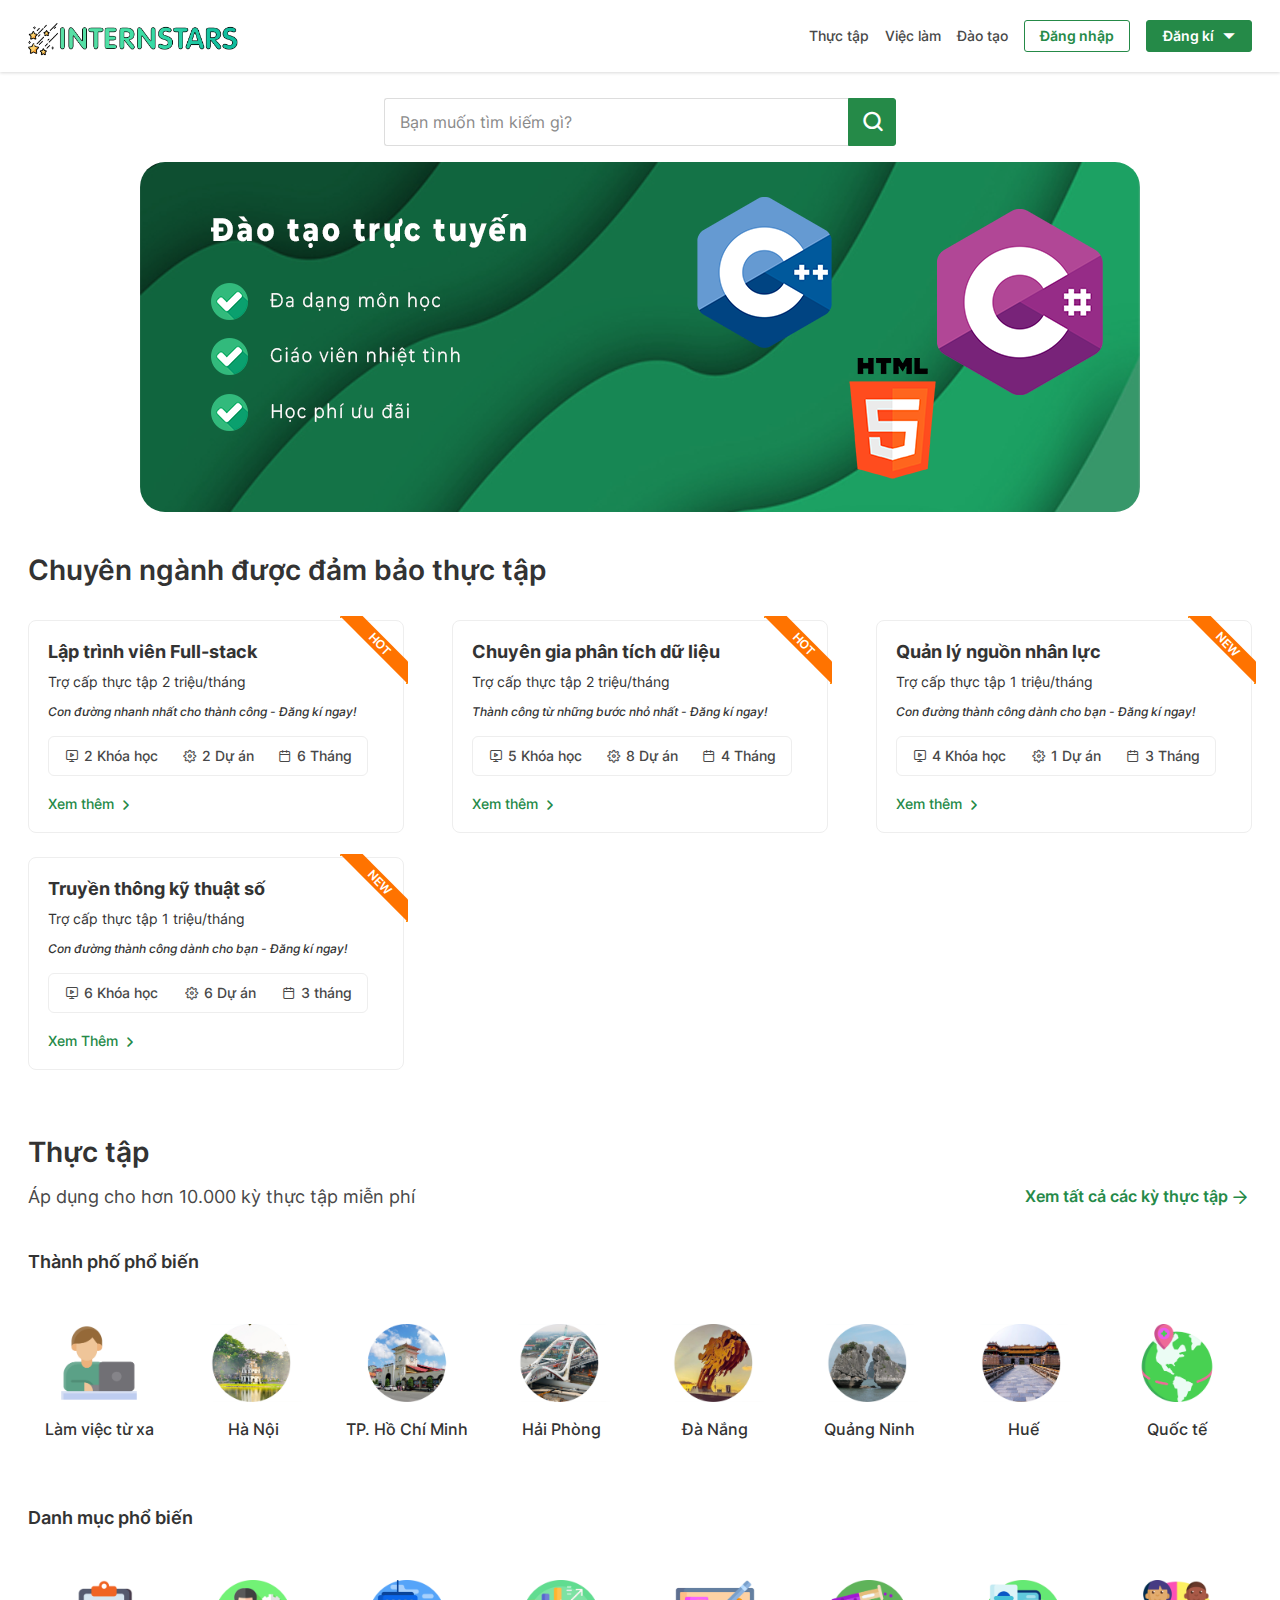
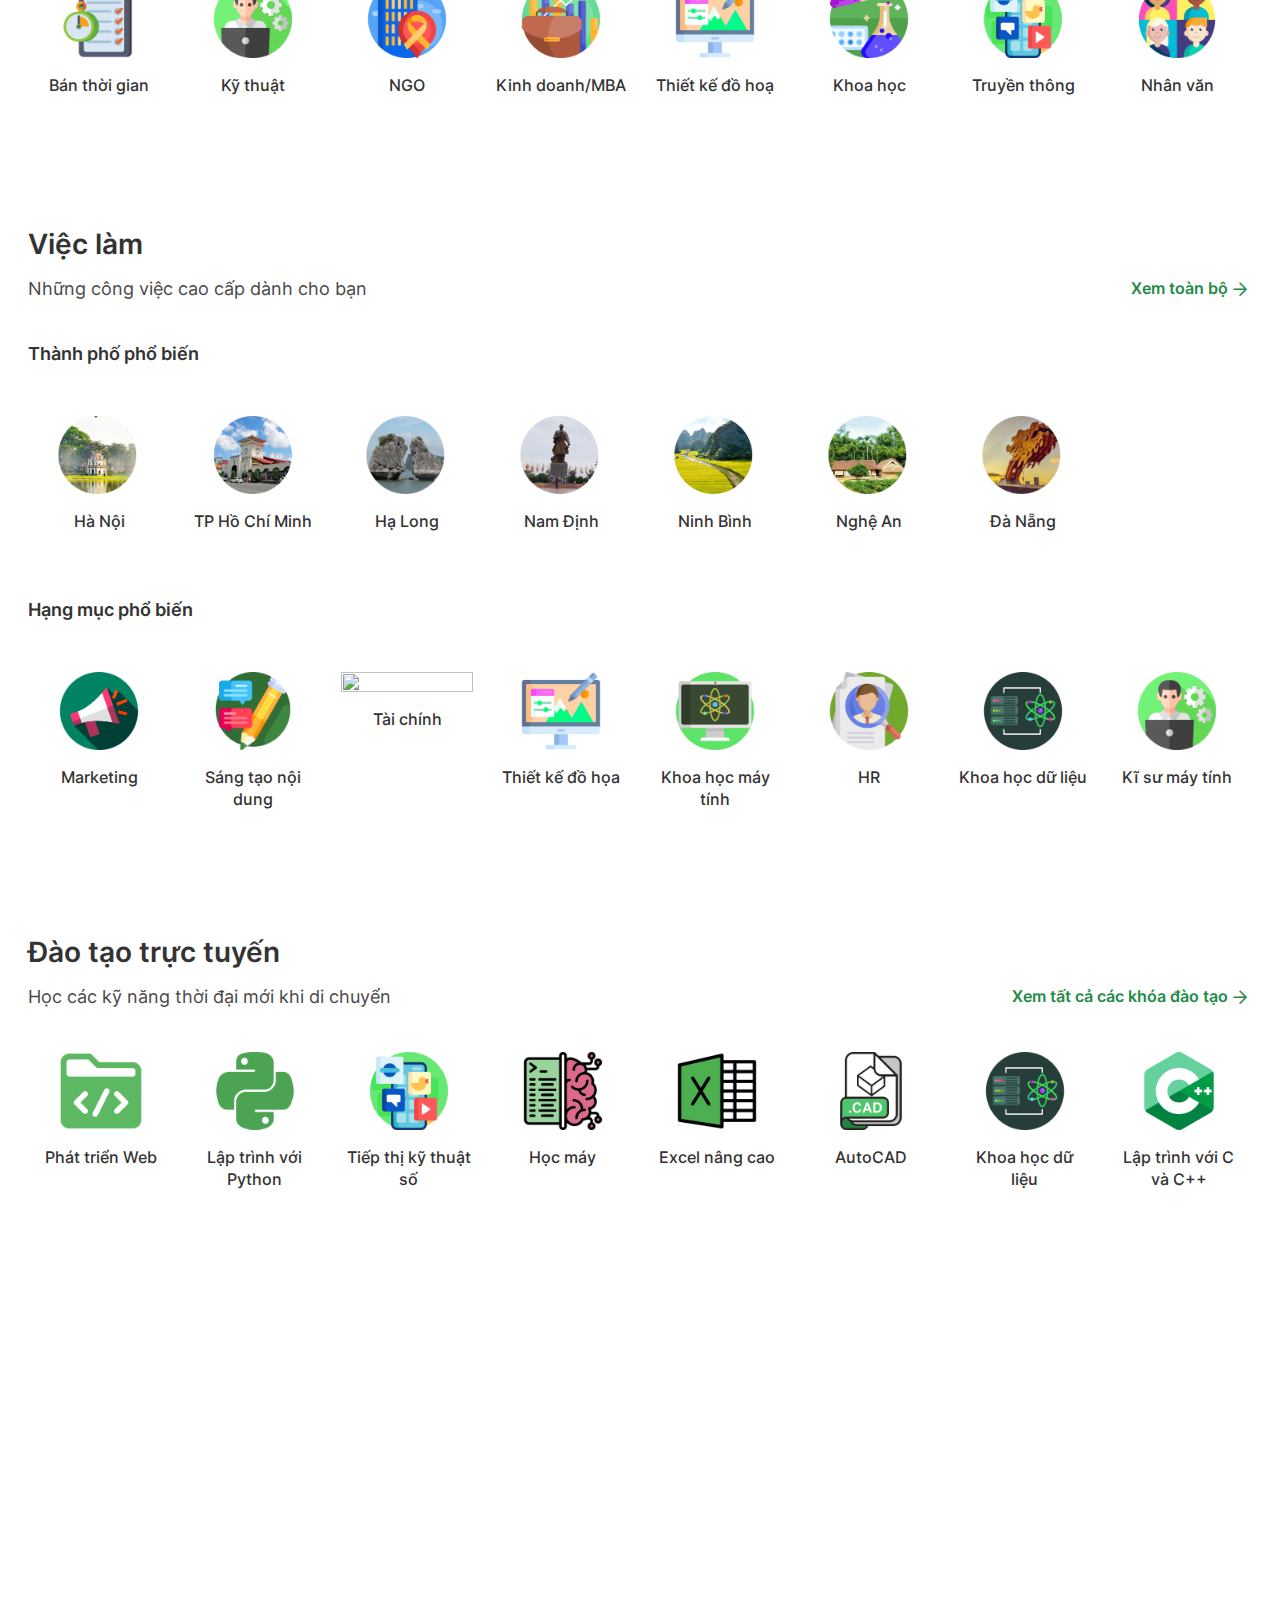
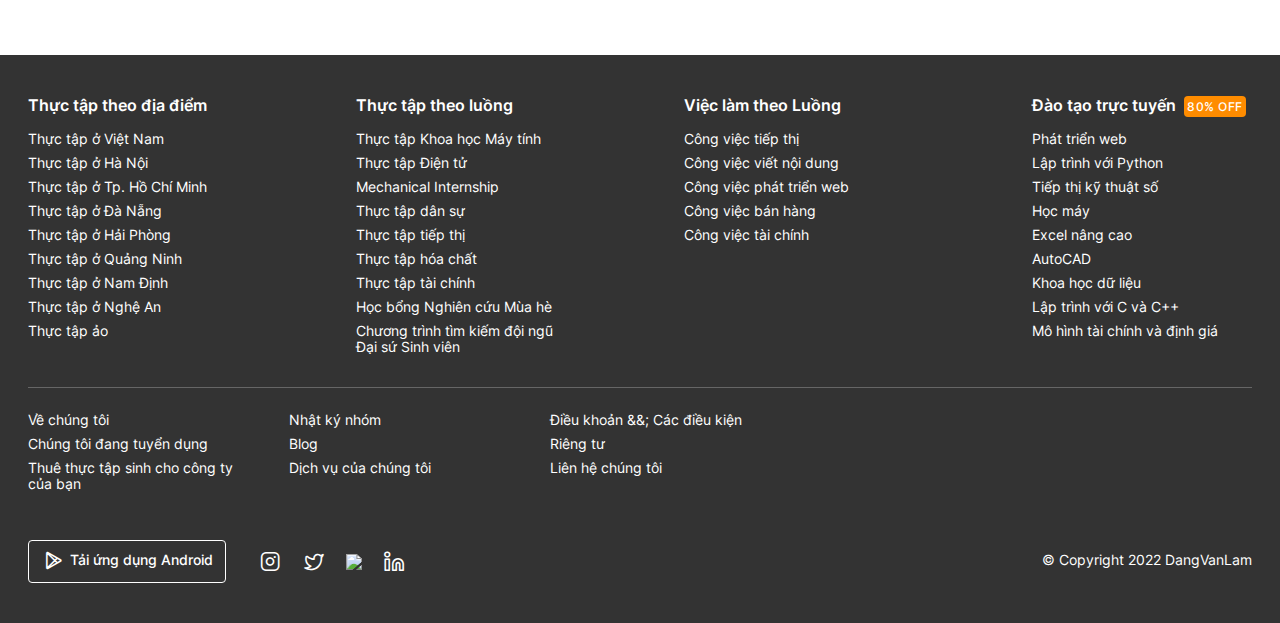
==== index.html @ 37d3934d "first push" ====
<head>
    <meta charset="utf-8"/>
    <link href="./star.png" rel="icon"/>
    <title>Internstars</title>
    <link as="font" href="static/fonts/Inter_v_3.11.woff2.bin" rel="preload" type="font/woff2"/>
    <link as="font" href="static/fonts/internshala-icons_nb9ica.woff2.bin" rel="preload" type="font/woff2"/>
    <link href="static/bootstrap/4.4.1/css/bootstrap.min.css" rel="stylesheet"/>
    <link href="static/css/banner/home_banner.css" rel="stylesheet" type="text/css"/>
    <link href="static/css/home/general.css" rel="stylesheet" type="text/css"/>
    <link href="static/css/home/index.css" rel="stylesheet" type="text/css"/>
    <script src="static/js/combined/common_form_1.js" type="text/javascript"></script>
    <script src="static/js/includes/lottie_light.js" type="text/javascript"></script>
    <script src="static/js/combined/home.js" type="text/javascript"></script>
    <script src="static/js/web_vitals/web-vitals.umd.js"></script>
    <script src="static/js/includes/common/libraries.js"></script>
</head>
<body>
<div id="wrapper">
    <div aria-hidden="true" aria-labelledby="myModalLabel" class="modal" id="login-modal" role="dialog" tabindex="-1">
        <div class="modal-dialog">
            <div class="modal-content">
                <div class="modal-header">
                    <button class="close" data-dismiss="modal" type="button">
                        <i aria-hidden="true" class="ic-24-cross"></i>
                    </button>
                </div>
                <div class="modal-body">
                    <div id="user-menu-container">
                        <div id="user-menu">
                        </div>
                    </div>
                    <form id="modal-login-form" method="POST" role="form">
                        <input name="csrf_test_name" type="hidden" value="07d4a0539d8f306794bdcf8d040027bb"/>
                        <div class="form-group">
                            <label class="control-label" for="email">Email</label>
                            <input class="form-control" id="modal_email" name="email" tabindex="1" type="email"/>
                        </div>
                        <div class="form-group">
                            <label class="control-label" for="password">Password</label>
                            <input class="form-control" id="modal_password" name="password" tabindex="2"
                                   type="password"/>
                        </div>
                        <div class="form-group">
                            <button class="btn btn-primary" id="modal_login_submit" tabindex="3" type="submit">Đăng nhập
                            </button>
                        </div>
                        <div class="form-group new_to_internshala">
                            <label>
                                Đăng ký ngay tại đây (<a href="./student.html">Sinh viên</a> / <a
                                    href="./employer .html">Công ty</a>)
                            </label>
                        </div>
                    </form>
                </div>
            </div>
        </div>
    </div>
    <div class="header_container container-fluid" id="header">
        <div class="max-width-container">
            <nav class="navbar navbar-expand-md">
                <div class="brand_container">
                    <a class="navbar-brand" href="index.html">
                        <img src="static/images/home/internships/categories/internstarslogotrans.png"/>
                    </a>
                </div>
                <div class="collapse navbar-collapse navbar_desktop">
                    <ul class="navbar-nav nav_menu_container">
                        <li class="nav-item internship_container_hover dropdown dropdown-hover dropdown_backdrop">
                            <a href="#internships" id="internships_new_superscript">Thực tập
                            </a>
                        </li>
                        <li class="nav-item job_container_hover dropdown dropdown-hover dropdown_backdrop">
                            <a class="nav-link dropdown-toggle job_link" href="#fresher_jobs" id="jobs_new_superscript">Việc
                                làm
                            </a>
                        </li>
                        <li class="nav-item internship_container_hover dropdown dropdown-hover dropdown_backdrop">
                            <a href="#trainings" id="training_new_superscript">Đào tạo
                            </a>
                        </li>
                        <li class="nav-item">
                            <button class="btn btn-secondary home_page_login_button" data-target="#login-modal"
                                    data-toggle="modal" type="button">
                                Đăng nhập
                            </button>
                        </li>
                        <li class="nav-item dropdown dropdown-hover register_home">
                            <button class="btn btn-primary dropdown-toggle" data-toggle="dropdown" type="button">
                                Đăng kí
                                <i class="is_icon_header ic-24-filled-down-arrow"></i>
                            </button>
                            <div class="dropdown-menu dropdown-menu-center menu_dropdown">
                                <div class="dropdown-inner">
                                    <div class="dropdown-inner-container">
                                        <div class="inner-dropdown">
                                            <ul class="dropdown-menu-part">
                                                <li class="item">
                                                    <a class="dropdown-item item_link" href="student.html">Sinh viên
                                                    </a>
                                                </li>
                                                <li class="item">
                                                    <a class="dropdown-item item_link" href="employer .html">Nhà tuyển
                                                        dụng
                                                    </a>
                                                </li>
                                            </ul>
                                        </div>
                                    </div>
                                </div>
                            </div>
                        </li>
                    </ul>
                </div>
            </nav>
        </div>
    </div>
    <div id="content">
        <div id="search_bar">
            <div class="input-group has_cross_and_button" id="search">
                <input aria-invalid="false" autocomplete="off" class="form-control" id=""
                       placeholder="Bạn muốn tìm kiếm gì?" type="text"/>
                <span class="input-group-btn search_btn_container"><button class="btn btn-input btn-primary"
                                                                           type="button"><i
                        class="icon_search ic-24-search"></i></button></span>
            </div>
        </div>
        <div id="banners_container">
            <div id="banners">
                <a href="#">
                </a>
                <div id="carouselExampleControls" class="carousel slide" data-ride="carousel">
                    <div class="carousel-inner">
                        <div class="carousel-item active">
                            <img class="d-block w-100" src="static/images/home/slide_show1.png" alt="First slide">
                        </div>
                        <div class="carousel-item">
                            <img class="d-block w-100" src="static/images/home/slide_show2.png" alt="Second slide">
                        </div>
                        <div class="carousel-item">
                            <img class="d-block w-100" src="static/images/home/slide_show3.png" alt="Third slide">
                        </div>
                    </div>
                    <a class="carousel-control-prev" href="#carouselExampleControls" role="button" data-slide="prev">
                        <span class="carousel-control-prev-icon" aria-hidden="true"></span>
                        <span class="sr-only">Previous</span>
                    </a>
                    <a class="carousel-control-next" href="#carouselExampleControls" role="button" data-slide="next">
                        <span class="carousel-control-next-icon" aria-hidden="true"></span>
                        <span class="sr-only">Next</span>
                    </a>
                </div>
            </div>
        </div>
        <div class="container-fluid section" id="specialization_tranings">
            <div class="max-width-container">
                <h2>Chuyên ngành được đảm bảo thực tập</h2>
                <div id="specialization_training_container">
                    <div class="specialization_card" onclick="window.location='./training_detail.html';">
                        <div class="new_label">
                            <span>HOT</span>
                        </div>
                        <h4>Lập trình viên Full-stack</h4>
                        <h6>Trợ cấp thực tập 2 triệu/tháng</h6>
                        <p class="info">Con đường nhanh nhất cho thành công - Đăng kí ngay!</p>
                        <ul class="highlights">
                            <li>
                                <i class="ic-16-trainings"></i>
                                <span>2 Khóa học</span>
                            </li>
                            <li>
                                <i class="ic-16-settings"></i>
                                <span>2 Dự án</span>
                            </li>
                            <li>
                                <i class="ic-16-calendar"></i>
                                <span>6 Tháng</span>
                            </li>
                        </ul>
                        <div class="footer">
                            <a class="right" href="#">Xem thêm<i class="ic-16-s15-chevron-right"></i></a>
                            <img data-src="./static/images/home/specializations/full_stack_development.png"/>
                        </div>
                    </div>

                    <div class="specialization_card" onclick="window.location='./training_detail.html';">
                        <div class="new_label">
                            <span>HOT</span>
                        </div>
                        <h4>Chuyên gia phân tích dữ liệu</h4>
                        <h6>Trợ cấp thực tập 2 triệu/tháng</h6>
                        <p class="info">Thành công từ những bước nhỏ nhất - Đăng kí ngay!</p>
                        <ul class="highlights">
                            <li>
                                <i class="ic-16-trainings"></i>
                                <span>5 Khóa học</span>
                            </li>
                            <li>
                                <i class="ic-16-settings"></i>
                                <span>8 Dự án</span>
                            </li>
                            <li>
                                <i class="ic-16-calendar"></i>
                                <span>4 Tháng</span>
                            </li>
                        </ul>
                        <div class="footer">
                            <a class="right" href="#">Xem thêm<i class="ic-16-s15-chevron-right"></i></a>
                            <img data-src="./static/images/home/specializations/data_science.png"/>
                        </div>
                    </div>
                    <div class="specialization_card" onclick="window.location='./training_detail.html';">
                        <div class="new_label">
                            <span>NEW</span>
                        </div>
                        <h4>Quản lý nguồn nhân lực</h4>
                        <h6>Trợ cấp thực tập 1 triệu/tháng</h6>
                        <p class="info">Con đường thành công dành cho bạn - Đăng kí ngay!</p>
                        <ul class="highlights">
                            <li>
                                <i class="ic-16-trainings"></i>
                                <span>4 Khóa học</span>
                            </li>
                            <li>
                                <i class="ic-16-settings"></i>
                                <span>1 Dự án</span>
                            </li>
                            <li>
                                <i class="ic-16-calendar"></i>
                                <span>3 Tháng</span>
                            </li>
                        </ul>
                        <div class="footer">
                            <a class="right" href="#">Xem thêm<i class="ic-16-s15-chevron-right"></i></a>
                            <img data-src="./static/images/home/specializations/human_resource.png"/>
                        </div>
                    </div>
                    <div class="specialization_card" onclick="window.location='./training_detail.html';">
                        <div class="new_label">
                            <span>NEW</span>
                        </div>
                        <h4>Truyền thông kỹ thuật số</h4>
                        <h6>Trợ cấp thực tập 1 triệu/tháng</h6>
                        <p class="info">Con đường thành công dành cho bạn - Đăng kí ngay!</p>
                        <ul class="highlights">
                            <li>
                                <i class="ic-16-trainings"></i>
                                <span>6 Khóa học</span>
                            </li>
                            <li>
                                <i class="ic-16-settings"></i>
                                <span>6 Dự án</span>
                            </li>
                            <li>
                                <i class="ic-16-calendar"></i>
                                <span>3 tháng</span>
                            </li>
                        </ul>
                        <div class="footer">
                            <a class="right" href="#">Xem Thêm<i class="ic-16-s15-chevron-right"></i></a>
                            <img data-src="./static/images/home/specializations/digital_marketing.png"/>
                        </div>
                    </div>
                </div>
                <div class="view_all_cta_container spcialization">
                    <a class="view_all_cta" href="#" rel="noopener" target="_blank">
                        Xem tất cả ngành chuyên môn<i class="ic-24-arrow-right"></i>
                    </a>
                </div>
            </div>
        </div>
        <div class="container-fluid section" id="internships">
            <div class="max-width-container">
                <h2>Thực tập</h2>
                <p class="section_description">
                    Áp dụng cho hơn 10.000 kỳ thực tập miễn phí
                    <a class="view_all_cta" href="internships.html">
                        Xem tất cả các kỳ thực tập <i class="ic-24-arrow-right"></i>
                    </a>
                </p>
                <div class="categories_container">
                    <h4>Thành phố phổ biến</h4>
                    <div class="categories scrollable_cards">
                        <a class="internship_card card_item home_tile_city" href="internships.html">
                            <div class="img"><img alt=""
                                                  src="./static/images/home/internships/categories/workhome.png"/>
                            </div>
                            <div class="text">Làm việc từ xa</div>
                        </a>
                        <a class="internship_card card_item home_tile_city" href="internships.html">
                            <div class="img"><img alt="" src="./static/images/home/internships/categories/hanoi.png"/>
                            </div>
                            <div class="text">Hà Nội</div>
                        </a>
                        <a class="internship_card card_item home_tile_city" href="internships.html">
                            <div class="img"><img alt="" src="./static/images/home/internships/categories/TPHCM.png"/>
                            </div>
                            <div class="text">TP. Hồ Chí Minh</div>
                        </a>
                        <a class="internship_card card_item home_tile_city" href="internships.html">
                            <div class="img"><img alt=""
                                                  src="./static/images/home/internships/categories/haiphong.png"/>
                            </div>
                            <div class="text">Hải Phòng</div>
                        </a>
                        <a class="internship_card card_item home_tile_city" href="internships.html">
                            <div class="img"><img alt="" src="./static/images/home/internships/categories/danang.png"/>
                            </div>
                            <div class="text">Đà Nắng</div>
                        </a>
                        <a class="internship_card card_item home_tile_city" href="internships.html">
                            <div class="img"><img alt=""
                                                  src="./static/images/home/internships/categories/quangninh.png"/>
                            </div>
                            <div class="text">Quảng Ninh</div>
                        </a>
                        <a class="internship_card card_item home_tile_city" href="internships.html">
                            <div class="img"><img alt="" src="./static/images/home/internships/categories/Hue.png"/>
                            </div>
                            <div class="text">Huế</div>
                        </a>
                        <a class="internship_card card_item home_tile_city" href="internships.html">
                            <div class="img"><img alt="" src="./static/images/home/internships/categories/earth.png"/>
                            </div>
                            <div class="text">Quốc tế</div>
                        </a>
                    </div>
                </div>
                <div class="categories_container">
                    <h4>Danh mục phổ biến</h4>
                    <div class="categories scrollable_cards">
                        <a class="internship_card card_item home_tile_category" href="internships.html">
                            <div class="img"><img alt="" src="./static/images/home/internships/categories/partime.png"/>
                            </div>
                            <div class="text">Bán thời gian</div>
                        </a>
                        <a class="internship_card card_item home_tile_category" href="internships.html">
                            <div class="img"><img alt=""
                                                  src="./static/images/home/internships/categories/engineer.png"/>
                            </div>
                            <div class="text">Kỹ thuật</div>
                        </a>
                        <a class="internship_card card_item home_tile_category" href="internships.html">
                            <div class="img"><img alt="" src="./static/images/home/internships/categories/ngo.png"/>
                            </div>
                            <div class="text">NGO</div>
                        </a>
                        <a class="internship_card card_item home_tile_category" href="internships.html">
                            <div class="img"><img alt="" src="./static/images/home/internships/categories/mba.png"/>
                            </div>
                            <div class="text">Kinh doanh/MBA</div>
                        </a>
                        <a class="internship_card card_item home_tile_category" href="internships.html">
                            <div class="img"><img alt="" src="./static/images/home/internships/categories/design.png"/>
                            </div>
                            <div class="text">Thiết kế đồ hoạ</div>
                        </a>
                        <a class="internship_card card_item home_tile_category" href="internships.html">
                            <div class="img"><img alt="" src="./static/images/home/internships/categories/science.png"/>
                            </div>
                            <div class="text">Khoa học</div>
                        </a>
                        <a class="internship_card card_item home_tile_category" href="internships.html">
                            <div class="img"><img alt="" src="./static/images/home/internships/categories/media.png"/>
                            </div>
                            <div class="text">Truyền thông</div>
                        </a>
                        <a class="internship_card card_item home_tile_category" href="internships.html">
                            <div class="img"><img alt="" src="./static/images/home/internships/categories/human.png"/>
                            </div>
                            <div class="text">Nhân văn</div>
                        </a>
                    </div>
                </div>
                <div class="view_all_cta_container">
                    <a class="view_all_cta" href="#">
                        Xem tất cả các kỳ thực tập <i class="ic-24-arrow-right"></i>
                    </a>
                </div>
            </div>
        </div>
        <div class="container-fluid section" id="fresher_jobs">
            <div class="max-width-container">
                <h2>Việc làm</h2>
                <p class="section_description">
                    Những công việc cao cấp dành cho bạn
                    <a class="view_all_cta" href="jobs.html">
                        Xem toàn bộ <i class="ic-24-arrow-right"></i>
                    </a>
                </p>
                <div class="categories_container">
                    <h4>Thành phố phổ biến</h4>
                    <div class="categories scrollable_cards">
                        <a class="internship_card card_item home_tile_city" href="jobs.html">
                            <div class="img"><img alt="" src="./static/images/home/internships/categories/hanoi.png"/>
                            </div>
                            <div class="text">Hà Nội</div>
                        </a>
                        <a class="internship_card card_item home_tile_city" href="jobs.html">
                            <div class="img"><img alt="" src="./static/images/home/internships/categories/TPHCM.png"/>
                            </div>
                            <div class="text">TP Hồ Chí Minh</div>
                        </a>
                        <a class="internship_card card_item home_tile_city" href="jobs.html">
                            <div class="img"><img alt=""
                                                  src="./static/images/home/internships/categories/quangninh.png"/>
                            </div>
                            <div class="text">Hạ Long</div>
                        </a>
                        <a class="internship_card card_item home_tile_city" href="jobs.html">
                            <div class="img"><img alt="" src="./static/images/home/internships/categories/namdinh.png"/>
                            </div>
                            <div class="text">Nam Định</div>
                        </a>
                        <a class="internship_card card_item home_tile_city" href="jobs.html">
                            <div class="img"><img alt=""
                                                  src="./static/images/home/internships/categories/ninhbinh.png"/>
                            </div>
                            <div class="text">Ninh Bình</div>
                        </a>
                        <a class="internship_card card_item home_tile_city" href="jobs.html">
                            <div class="img"><img alt="" src="./static/images/home/internships/categories/nghean.png"/>
                            </div>
                            <div class="text">Nghệ An</div>
                        </a>
                        <a class="internship_card card_item home_tile_city" href="jobs.html">
                            <div class="img"><img alt="" src="./static/images/home/internships/categories/danang.png"/>
                            </div>
                            <div class="text">Đà Nẵng</div>
                        </a>
                    </div>
                </div>
                <div class="categories_container">
                    <h4>Hạng mục phổ biến</h4>
                    <div class="categories scrollable_cards">
                        <a class="internship_card card_item home_tile_category" href="jobs.html">
                            <div class="img"><img alt="" src="./static/images/home/internships/categories/market.png"/>
                            </div>
                            <div class="text">Marketing</div>
                        </a>
                        <a class="internship_card card_item home_tile_category" href="jobs.html">
                            <div class="img"><img alt="" src="./static/images/home/internships/categories/content.png"/>
                            </div>
                            <div class="text">Sáng tạo nội dung</div>
                        </a>
                        <a class="internship_card card_item home_tile_category" href="jobs.html">
                            <div class="img"><img alt="" src="./static/images/home/internships/categories/MBA.png"/>
                            </div>
                            <div class="text">Tài chính</div>
                        </a>
                        <a class="internship_card card_item home_tile_category" href="jobs.html">
                            <div class="img"><img alt="" src="./static/images/home/internships/categories/design.png"/>
                            </div>
                            <div class="text">Thiết kế đồ họa</div>
                        </a>
                        <a class="internship_card card_item home_tile_category" href="jobs.html">
                            <div class="img"><img alt=""
                                                  src="./static/images/home/internships/categories/computersc.png"/>
                            </div>
                            <div class="text">Khoa học máy tính</div>
                        </a>
                        <a class="internship_card card_item home_tile_category" href="jobs.html">
                            <div class="img"><img alt="" src="./static/images/home/internships/categories/hr.png"/>
                            </div>
                            <div class="text">HR</div>
                        </a>
                        <a class="internship_card card_item home_tile_category" href="jobs.html">
                            <div class="img"><img alt="" src="./static/images/home/internships/categories/data.png"/>
                            </div>
                            <div class="text">Khoa học dữ liệu</div>
                        </a>
                        <a class="internship_card card_item home_tile_category" href="jobs.html">
                            <div class="img"><img alt=""
                                                  src="./static/images/home/internships/categories/engineer.png"/>
                            </div>
                            <div class="text">Kĩ sư máy tính</div>
                        </a>
                    </div>
                </div>

            </div>
        </div>
        <div class="container-fluid section" id="trainings">
            <div class="max-width-container">
                <h2>Đào tạo trực tuyến</h2>
                <p class="section_description">
                    Học các kỹ năng thời đại mới khi di chuyển
                    <a class="view_all_cta" href="training.html">
                        Xem tất cả các khóa đào tạo<i class="ic-24-arrow-right"></i>
                    </a>
                </p>
                <div class="scrollable_cards" id="trainings_container">
                    <a class="card_item" href="training.html" rel="noopener" target="_blank">
                        <div class="img">
                            <img alt="" src="./static/images/home/trainings/icons/web.png"/>
                        </div>
                        <div class="text">
                            Phát triển Web
                        </div>
                    </a>
                    <a class="card_item" href="training.html">
                        <div class="img">
                            <img alt="" src="./static/images/home/trainings/icons/python.png"/>
                        </div>
                        <div class="text">
                            Lập trình với Python
                        </div>
                    </a>
                    <a class="card_item" href="training.html">
                        <div class="img">
                            <img alt="" src=".\static\images\home\internships\categories\media.png"/>
                        </div>
                        <div class="text">
                            Tiếp thị kỹ thuật số
                        </div>
                    </a>
                    <a class="card_item" href="training.html">
                        <div class="img">
                            <img alt="" src="./static/images/home/trainings/icons/mclearn.png"/>
                        </div>
                        <div class="text">
                            Học máy
                        </div>
                    </a>
                    <a class="card_item" href="training.html">
                        <div class="img">
                            <img alt="" src="./static/images/home/trainings/icons/excel.png"/>
                        </div>
                        <div class="text">
                            Excel nâng cao
                        </div>
                    </a>
                    <a class="card_item" href="training.html">
                        <div class="img">
                            <img alt="" src="./static/images/home/trainings/icons/cad.png "/>
                        </div>
                        <div class="text">
                            AutoCAD
                        </div>
                    </a>
                    <a class="card_item" href="training.html">
                        <div class="img">
                            <img alt="" src="./static/images/home/internships/categories/data.png"/>
                        </div>
                        <div class="text">
                            Khoa học dữ liệu
                        </div>
                    </a>
                    <a class="card_item" href="training.html">
                        <div class="img">
                            <img alt="" src="./static/images/home/trainings/icons/c.png"/>
                        </div>
                        <div class="text">
                            Lập trình với C và C++
                        </div>
                    </a>
                </div>
                <div class="view_all_cta_container">
                    <a class="view_all_cta" href="#" rel="noopener" target="_blank">
                        Xem tất cả các khóa đào tạo<i class="ic-24-arrow-right"></i>
                    </a>
                </div>
            </div>
        </div>
    </div>
    <div aria-hidden="true" aria-labelledby="myModalLabel" class="modal" id="search_modal" role="dialog" tabindex="-1">
        <div class="modal-dialog">
            <div class="modal-content">
                <div class="modal-header">
                    <button class="close" data-dismiss="modal" type="button"><i class="ic-24-cross"></i></button>
                </div>
                <div class="modal-body">
                    <div class="modal-body-header">
                        <div class="looking_for_container">
                            <h6>Tôi đang tìm kiếm</h6>
                            <select class="form-control chosen-select" id="looking_for" name="looking_for">
                                <option value="internships">Kỳ thực tập</option>
                                <option value="trainings">Đào tạo trực tuyến</option>
                                <option value="jobs">Công nghiệp</option>
                            </select>
                            <h6>trong</h6>
                        </div>
                        <i class="ic-24-cross" data-dismiss="modal"></i>
                    </div>
                    <div class="modal_internship_container">
                        <div class="popular_container">
                            <div class="popular_heading">
                                Thành phố phổ biển
                            </div>
                            <div class="popular_body">
                                <a class="normal-text popular_item" href="#">Làm ở nhà</a>
                                <a class="normal-text popular_item" href="#">Delhi/NCR</a>
                                <a class="normal-text popular_item" href="#">Bangalore</a>
                                <a class="normal-text popular_item" href="#">Mumbai</a>
                                <a class="normal-text popular_item" href="#">Hyderabad</a>
                                <a class="normal-text popular_item" href="#">Chennai</a>
                                <a class="normal-text popular_item" href="#">Kolkata</a>
                            </div>
                        </div>
                        <div class="popular_container">
                            <div class="popular_heading">
                                Danh mục phổ biến
                            </div>
                            <div class="popular_body">
                                <a class="normal-text popular_item" href="#">Bán thời gian</a>
                                <a class="normal-text popular_item" href="#">Kỹ thuật</a>
                                <a class="normal-text popular_item" href="#">Kinh doanh/Thạc sĩ Quản trị kinh doanh</a>
                                <a class="normal-text popular_item" href="#">Tổ chức phi chính phủ</a>
                                <a class="normal-text popular_item" href="#">Thiết kế</a>
                                <a class="normal-text popular_item" href="#">Khoa học</a>
                                <a class="normal-text popular_item" href="#">Phương tiện truyền thông</a>
                                <a class="normal-text popular_item" href="#">Nhân văn</a>
                            </div>
                        </div>
                    </div>
                    <div class="modal_fresher_jobs_container">
                        <div class="modal_search_bar">
                            <form id="fresher_job_search_button_form">
                                <div class="input-group has_cross_and_button" id="internship_job_search">
                                    <input autocomplete="new-password" class="form-control pop"
                                           id="fresher_job_modal_search_input" placeholder="ví dụ như thiết kế, Mumbai"
                                           type="text"/>
                                    <span class="input-group-btn cross_btn_container"><button class="cross_btn"
                                                                                              type="button"><i
                                            class="ic-24-cross"></i> </button></span>
                                    <span class="input-group-btn search_btn_container"><button
                                            class="btn btn-input btn-primary" id="fresher_job_search_button"
                                            type="submit"><i class="icon_search ic-24-search"></i></button></span>
                                </div>
                            </form>
                        </div>
                        <div class="popular_container">
                            <div class="popular_heading">
                                Vị trí phổ biến
                            </div>
                            <div class="popular_body">
                                <a class="normal-text popular_item" href="#">Remote</a>
                                <a class="normal-text popular_item" href="#">Bangalore</a>
                                <a class="normal-text popular_item" href="#">Chennai</a>
                                <a class="normal-text popular_item" href="#">Delhi</a>
                                <a class="normal-text popular_item" href="#">Hyderabad</a>
                                <a class="normal-text popular_item" href="#">Mumbai</a>
                                <a class="normal-text popular_item" href="#">Pune</a>
                            </div>
                        </div>
                        <div class="popular_container">
                            <div class="popular_heading">
                                Danh mục phổ biến
                            </div>
                            <div class="popular_body">
                                <a class="normal-text popular_item" href="#">Thiết kế</a>
                                <a class="normal-text popular_item" href="#">Kỹ thuật</a>
                                <a class="normal-text popular_item" href="#">Kinh doanh/Thạc sĩ quản trị kinh doanh</a>
                                <a class="normal-text popular_item" href="#">Phương tiện truyền thông</a>
                                <a class="normal-text popular_item" href="#">Khoa học</a>
                            </div>
                        </div>
                    </div>
                    <div class="modal_trainings_container">
                        <div class="modal_search_bar">
                            <select class="form-control chosen-select" data-placeholder="Choose from dropdown"
                                    id="trainings_dropdown" multiple="" name="trainings_dropdown">
                                <option value="https://trainings.internshala.com/web-development-course/?utm_source=is_web_HP_dropdown_search">
                                    Phát triển Web
                                </option>
                                <option value="https://trainings.internshala.com/python-course/?utm_source=is_web_HP_dropdown_search">
                                    Lập trình với Python
                                </option>
                                <option value="https://trainings.internshala.com/digital-marketing-course/?utm_source=is_web_HP_dropdown_search">
                                    Tiếp thị kỹ thuật số
                                </option>
                                <option value="https://trainings.internshala.com/machine-learning-course/?utm_source=is_web_HP_dropdown_search">
                                    Học máy
                                </option>
                                <option value="https://trainings.internshala.com/excel-course/?utm_source=is_web_HP_dropdown_search">
                                    Excel nâng cao
                                </option>
                                <option value="https://trainings.internshala.com/autocad-course/?utm_source=is_web_HP_dropdown_search">
                                    AutoCAD
                                </option>
                                <option value="https://trainings.internshala.com/data-science-beginner-course/?utm_source=is_web_HP_dropdown_search">
                                    Khoa học dữ liệu
                                </option>
                                <option value="https://trainings.internshala.com/c-plus-plus-course/?utm_source=is_web_HP_dropdown_search">
                                    Lập trình với C và C++
                                </option>
                                <option value="https://trainings.internshala.com/financial-modeling-valuation-course/?utm_source=is_web_HP_dropdown_search">
                                    Mô hình tài chính và định giá
                                </option>
                                <option value="https://trainings.internshala.com/android-course/?utm_source=is_web_HP_dropdown_search">
                                    Phát triển ứng dụng Android
                                </option>
                                <option value="https://trainings.internshala.com/full-stack-web-development-specialization/?utm_source=is_web_HP_dropdown_search">
                                    Chuyên môn phát triển toàn diện
                                </option>
                                <option value="https://trainings.internshala.com/java-course/?utm_source=is_web_HP_dropdown_search">
                                    Java cơ bản
                                </option>
                                <option value="https://trainings.internshala.com/hacking-course/?utm_source=is_web_HP_dropdown_search">
                                    Ethical Hacking
                                </option>
                                <option value="https://trainings.internshala.com/react-course/?utm_source=is_web_HP_dropdown_search">
                                    React
                                </option>
                                <option value="https://trainings.internshala.com/data-structures-algorithms-course/?utm_source=is_web_HP_dropdown_search">
                                    Cấu trúc dữ liệu và giải thuật
                                </option>
                                <option value="https://trainings.internshala.com/clinical-trials-analysis-reporting-course/?utm_source=is_web_HP_dropdown_search">
                                    Thử nghiệm lâm sàn; Báo cáo
                                </option>
                                <option value="https://trainings.internshala.com/blockchain-course/?utm_source=is_web_HP_dropdown_search">
                                    Blockchain
                                </option>
                                <option value="https://trainings.internshala.com/matlab-course/?utm_source=is_web_HP_dropdown_search">
                                    MATLAB
                                </option>
                                <option value="https://trainings.internshala.com/software-testing-course/?utm_source=is_web_HP_dropdown_search">
                                    Kiểm thử phần mềm
                                </option>
                                <option value="https://trainings.internshala.com/aws-course/?utm_source=is_web_HP_dropdown_search">
                                    Điện toán đám mây
                                </option>
                                <option value="https://trainings.internshala.com/plc-programming-course/?utm_source=is_web_HP_dropdown_search">
                                    Lập trình PLC
                                </option>
                                <option value="https://trainings.internshala.com/product-management-course/?utm_source=is_web_HP_dropdown_search">
                                    Quản lý sản phẩm
                                </option>
                                <option value="https://trainings.internshala.com/nodejs-course/?utm_source=is_web_HP_dropdown_search">
                                    Node JS
                                </option>
                                <option value="https://trainings.internshala.com/sas-programming-course/?utm_source=is_web_HP_dropdown_search">
                                    Lập trình SAS
                                </option>
                                <option value="https://trainings.internshala.com/angular-course/?utm_source=is_web_HP_dropdown_search">
                                    Angular
                                </option>
                                <option value="https://trainings.internshala.com/robotic-process-automation-course/?utm_source=is_web_HP_dropdown_search">
                                    Tự động hóa quy trình bằng rô bốt
                                </option>
                                <option value="https://trainings.internshala.com/ar-vr-course/?utm_source=is_web_HP_dropdown_search">
                                    AR/VR
                                </option>
                                <option value="https://trainings.internshala.com/git-course/?utm_source=is_web_HP_dropdown_search">
                                    Git &amp; GitHub
                                </option>
                                <option value="https://trainings.internshala.com/voice-apps-course/?utm_source=is_web_HP_dropdown_search">
                                    Phát triển ứng dụng giọng nói
                                </option>
                                <option value="https://trainings.internshala.com/how-to-ace-coding-interviews-course/?utm_source=is_web_HP_dropdown_search">
                                    Làm thế nào để vượt qua các cuộc phỏng vấn mã hóa
                                </option>
                                <option value="https://trainings.internshala.com/business-analytics-course/?utm_source=is_web_HP_dropdown_search">
                                    Phân tích kinh doanh
                                </option>
                                <option value="https://trainings.internshala.com/hr-course/?utm_source=is_web_HP_dropdown_search">
                                    Quản trị nhân sự
                                </option>
                                <option value="https://trainings.internshala.com/business-communication-course/?utm_source=is_web_HP_dropdown_search">
                                    Kỹ năng giao tiếp kinh doanh
                                </option>
                                <option value="https://trainings.internshala.com/stock-market-trading-course/?utm_source=is_web_HP_dropdown_search">
                                    Giao dịch thị trường chứng khoán
                                </option>
                                <option value="https://trainings.internshala.com/tally-course/?utm_source=is_web_HP_dropdown_search">
                                    Kiểm điểm
                                </option>
                                <option value="https://trainings.internshala.com/sql-data-analytics-course/?utm_source=is_web_HP_dropdown_search">
                                    SQL cho phân tích dữ liệu
                                </option>
                                <option value="https://trainings.internshala.com/hr-advanced-course/?utm_source=is_web_HP_dropdown_search">
                                    Quản lý nguồn nhân lực nâng cao
                                </option>
                                <option value="https://trainings.internshala.com/personal-finance-101-course/?utm_source=is_web_HP_dropdown_search">
                                    Tài chính cá nhân 101
                                </option>
                                <option value="https://trainings.internshala.com/digital-marketing-specialization/?utm_source=is_web_HP_dropdown_search">
                                    Chuyên ngành Tiếp thị Kỹ thuật số
                                </option>
                                <option value="https://trainings.internshala.com/human-resource-management-specialization/?utm_source=is_web_HP_dropdown_search">
                                    Chuyên môn quản lý nguồn nhân lực
                                </option>
                                <option value="https://trainings.internshala.com/vlsi-design-course/?utm_source=is_web_HP_dropdown_search">
                                    Thiết kế VLSI
                                </option>
                                <option value="https://trainings.internshala.com/solidworks-course/?utm_source=is_web_HP_dropdown_search">
                                    SOLIDWORKS
                                </option>
                                <option value="https://trainings.internshala.com/ansys-course/?utm_source=is_web_HP_dropdown_search">
                                    Ansys
                                </option>
                                <option value="https://trainings.internshala.com/catia-course/?utm_source=is_web_HP_dropdown_search">
                                    CATIA
                                </option>
                                <option value="https://trainings.internshala.com/staad-pro-course/?utm_source=is_web_HP_dropdown_search">
                                    STAAD Pro
                                </option>
                                <option value="https://trainings.internshala.com/arduino-course/?utm_source=is_web_HP_dropdown_search">
                                    Arduino
                                </option>
                                <option value="https://trainings.internshala.com/autocad-three-d-course/?utm_source=is_web_HP_dropdown_search">
                                    Autocad 3D
                                </option>
                                <option value="https://trainings.internshala.com/advanced-solidworks-course/?utm_source=is_web_HP_dropdown_search">
                                    Advanced SOLIDWORKS
                                </option>
                                <option value="https://trainings.internshala.com/fusion-360-course/?utm_source=is_web_HP_dropdown_search">
                                    Fusion 360
                                </option>
                                <option value="https://trainings.internshala.com/iot-course/?utm_source=is_web_HP_dropdown_search">
                                    Mạng kết nối vạn vật
                                </option>
                                <option value="https://trainings.internshala.com/siemens-nx-course/?utm_source=is_web_HP_dropdown_search">
                                    Siemens NX
                                </option>
                                <option value="https://trainings.internshala.com/three-d-printing-course/?utm_source=is_web_HP_dropdown_search">
                                    In 3D
                                </option>
                                <option value="https://trainings.internshala.com/embedded-systems-course/?utm_source=is_web_HP_dropdown_search">
                                    Hệ thống nhúng
                                </option>
                                <option value="https://trainings.internshala.com/labview-course/?utm_source=is_web_HP_dropdown_search">
                                    LabVIEW
                                </option>
                                <option value="https://trainings.internshala.com/engineering-drawing-course/?utm_source=is_web_HP_dropdown_search">
                                    Kỹ thuật họa
                                </option>
                                <option value="https://trainings.internshala.com/creo-parametric-course/?utm_source=is_web_HP_dropdown_search">
                                    Creo Parametric
                                </option>
                                <option value="https://trainings.internshala.com/pcb-course/?utm_source=is_web_HP_dropdown_search">
                                    Thiết kế PCB
                                </option>
                                <option value="https://trainings.internshala.com/power-bi-course/?utm_source=is_web_HP_dropdown_search">
                                    Power BI
                                </option>
                                <option value="https://trainings.internshala.com/deep-learning-course/?utm_source=is_web_HP_dropdown_search">
                                    Học sâu
                                </option>
                                <option value="https://trainings.internshala.com/tableau-course/?utm_source=is_web_HP_dropdown_search">
                                    Tableau
                                </option>
                                <option value="https://trainings.internshala.com/natural-language-processing-course/?utm_source=is_web_HP_dropdown_search">
                                    Xử lý ngôn ngữ tự nhiên
                                </option>
                                <option value="https://trainings.internshala.com/statistics-course/?utm_source=is_web_HP_dropdown_search">
                                    Khoa học dữ liệu
                                </option>
                                <option value="https://trainings.internshala.com/data-science-specialization/?utm_source=is_web_HP_dropdown_search">
                                    Chuyên ngành Khoa học dữ liệu
                                </option>
                                <option value="https://trainings.internshala.com/ui-ux-design-course/?utm_source=is_web_HP_dropdown_search">
                                    Thiết kế UI/UX
                                </option>
                                <option value="https://trainings.internshala.com/graphic-design-course/?utm_source=is_web_HP_dropdown_search">
                                    Thiết kế đồ họa
                                </option>
                                <option value="https://trainings.internshala.com/video-editing-course/?utm_source=is_web_HP_dropdown_search">
                                    Chỉnh sửa video
                                </option>
                                <option value="https://trainings.internshala.com/animation-course/?utm_source=is_web_HP_dropdown_search">
                                    Hoạt họa
                                </option>
                                <option value="https://trainings.internshala.com/digital-art-course/?utm_source=is_web_HP_dropdown_search">
                                    Nghệ thuật số
                                </option>
                                <option value="https://trainings.internshala.com/wordpress-course/?utm_source=is_web_HP_dropdown_search">
                                    WordPress
                                </option>
                                <option value="https://trainings.internshala.com/colour-theory-course/?utm_source=is_web_HP_dropdown_search">
                                    thiết kế màu sắc
                                </option>
                                <option value="https://trainings.internshala.com/adobe-illustrator-course/?utm_source=is_web_HP_dropdown_search">
                                    Chỉnh sửa đồ họa vector
                                </option>
                                <option value="https://trainings.internshala.com/creative-writing-course/?utm_source=is_web_HP_dropdown_search">
                                    Viết sáng tạo
                                </option>
                                <option value="https://trainings.internshala.com/photography-course/?utm_source=is_web_HP_dropdown_search">
                                    Nhiếp ảnh
                                </option>
                                <option value="https://trainings.internshala.com/guitar-course/?utm_source=is_web_HP_dropdown_search">
                                    Guitar
                                </option>
                                <option value="https://trainings.internshala.com/calligraphy-course/?utm_source=is_web_HP_dropdown_search">
                                    Thư pháp
                                </option>
                                <option value="https://trainings.internshala.com/acting-course/?utm_source=is_web_HP_dropdown_search">
                                    Diễn xuất
                                </option>
                                <option value="https://trainings.internshala.com/french-course/?utm_source=is_web_HP_dropdown_search">
                                    Tiếng Pháp
                                </option>
                                <option value="https://trainings.internshala.com/ppt-course/?utm_source=is_web_HP_dropdown_search">
                                    Thực tập &amp; Chuẩn bị công việc
                                </option>
                                <option value="https://trainings.internshala.com/revit-course/?utm_source=is_web_HP_dropdown_search">
                                    Revit
                                </option>
                            </select>
                        </div>
                        <div class="popular_container">
                            <div class="popular_heading">
                                Đào tạo phổ biến
                            </div>
                            <div class="popular_body">
                                <a class="normal-text popular_item" href="#" target="_blank">Phát triển Web</a>
                                <a class="normal-text popular_item" href="#" target="_blank">Lập trình với Python</a>
                                <a class="normal-text popular_item" href="#" target="_blank">Tiếp thị kỹ thuật số</a>
                                <a class="normal-text popular_item" href="#" target="_blank">Học máy</a>
                                <a class="normal-text popular_item" href="#" target="_blank">Exel nâng cao</a>
                                <a class="normal-text popular_item" href="#" target="_blank">AutoCAD</a>
                                <a class="normal-text popular_item" href="#" target="_blank">Khoa học dữ liệu</a>
                                <a class="normal-text popular_item" href="#" target="_blank">Lập trình với C và C++</a>
                                <a class="normal-text popular_item" href="#" target="_blank">Mô hình tài chính và định
                                    giá</a>
                                <a class="normal-text popular_item" href="#" target="_blank">Phát triển ứng dụng
                                    Android</a>
                                <a class="normal-text popular_item" href="#" target="_blank">Chuyên môn Phát triển toàn
                                    diện</a>
                            </div>
                        </div>
                    </div>
                </div>
            </div>
        </div>
    </div>
    <div class="generic_footer" data-custom-attribute="footer_custom_value" id="footer">
        <div class="container-fluid">
            <div class="max-width-container">
                <div class="footer_container">
                    <div class="footer-column desktop-footer" id="internship_by_place">
                        <div class="footer-list">
                            <h5>Thực tập theo địa điểm</h5>
                            <div class="footer-list-item">
                                <a href="#">Thực tập ở Việt Nam</a>
                            </div>
                            <div class="footer-list-item">
                                <a href="#">Thực tập ở Hà Nội</a>
                            </div>
                            <div class="footer-list-item">
                                <a href="#">Thực tập ở Tp. Hồ Chí Minh</a>
                            </div>
                            <div class="footer-list-item">
                                <a href="#">Thực tập ở Đà Nẵng</a>
                            </div>
                            <div class="footer-list-item">
                                <a href="#">Thực tập ở Hải Phòng</a>
                            </div>
                            <div class="footer-list-item">
                                <a href="#">Thực tập ở Quảng Ninh</a>
                            </div>
                            <div class="footer-list-item">
                                <a href="#">Thực tập ở Nam Định</a>
                            </div>
                            <div class="footer-list-item">
                                <a href="#">Thực tập ở Nghệ An</a>
                            </div>
                            <div class="footer-list-item">
                                <a href="#">Thực tập ảo</a>
                            </div>
                        </div>
                    </div>
                    <div class="footer-column desktop-footer" id="internship_by_stream">
                        <div class="footer-list">
                            <h5>Thực tập theo luồng</h5>
                            <div class="footer-list-item">
                                <a href="#">Thực tập Khoa học Máy tính</a>
                            </div>
                            <div class="footer-list-item">
                                <a href="#">Thực tập Điện tử</a>
                            </div>
                            <div class="footer-list-item">
                                <a href="#">Mechanical Internship</a>
                            </div>
                            <div class="footer-list-item">
                                <a href="#">Thực tập dân sự</a>
                            </div>
                            <div class="footer-list-item">
                                <a href="#">Thực tập tiếp thị</a>
                            </div>
                            <div class="footer-list-item">
                                <a href="#">Thực tập hóa chất</a>
                            </div>
                            <div class="footer-list-item">
                                <a href="#">Thực tập tài chính</a>
                            </div>
                            <div class="footer-list-item">
                                <a href="#">Học bổng Nghiên cứu Mùa hè</a>
                            </div>
                            <div class="footer-list-item">
                                <a href="#">Chương trình tìm kiếm đội ngũ Đại sứ Sinh viên</a>
                            </div>
                        </div>
                    </div>
                    <div class="footer-column desktop-footer desktop-footer-1255-hide" id="jobs_by_stream">
                        <div class="footer-list">
                            <h5>Việc làm theo Luồng</h5>
                            <div class="footer-list-item">
                                <a href="#" rel="noopener" target="_blank">Công việc tiếp thị</a>
                            </div>
                            <div class="footer-list-item">
                                <a href="#" rel="noopener" target="_blank">Công việc viết nội dung</a>
                            </div>
                            <div class="footer-list-item">
                                <a href="#" rel="noopener" target="_blank">Công việc phát triển web</a>
                            </div>
                            <div class="footer-list-item">
                                <a href="#" rel="noopener" target="_blank">Công việc bán hàng</a>
                            </div>
                            <div class="footer-list-item">
                                <a href="#" rel="noopener" target="_blank">Công việc tài chính</a>
                            </div>
                        </div>
                    </div>
                    <div class="footer-column desktop-footer" id="trainings-container">
                        <div class="footer-list">
                            <h5>
                                <div id="trainings-footer">
                                    <a href="#" rel="noopener" target="_blank">Đào tạo trực tuyến <span class="offer">80% OFF</span>
                                    </a>
                                </div>
                            </h5>
                            <div class="footer-list-item">
                                <a href="#" rel="noopener" target="_blank">Phát triển web</a>
                            </div>
                            <div class="footer-list-item">
                                <a href="#" rel="noopener" target="_blank">Lập trình với Python</a>
                            </div>
                            <div class="footer-list-item">
                                <a href="#" rel="noopener" target="_blank">Tiếp thị kỹ thuật số</a>
                            </div>
                            <div class="footer-list-item">
                                <a href="#" rel="noopener" target="_blank">Học máy</a>
                            </div>
                            <div class="footer-list-item">
                                <a href="#" rel="noopener" target="_blank">Excel nâng cao</a>
                            </div>
                            <div class="footer-list-item">
                                <a href="#" rel="noopener" target="_blank">AutoCAD</a>
                            </div>
                            <div class="footer-list-item">
                                <a href="#" rel="noopener" target="_blank">Khoa học dữ liệu</a>
                            </div>
                            <div class="footer-list-item">
                                <a href="#" rel="noopener" target="_blank">Lập trình với C và C++</a>
                            </div>
                            <div class="footer-list-item">
                                <a href="#" rel="noopener" target="_blank">Mô hình tài chính và định giá</a>
                            </div>
                        </div>
                    </div>
                    <div class="footer-column" id="online-training-container">
                        <div class="footer-list">
                            <a href="#" id="online-training-heading-mobile" rel="noopener" target="_blank"><h5>Đào tạo
                                trực tuyến <span class="offer">80% OFF</span>
                            </h5>
                            </a>
                            <div class="footer-training-container">
                                <div id="trainings_internshala_left">
                                    <div class="footer-list-item">
                                        <a href="#" rel="noopener" target="_blank">Phát triển web</a>
                                    </div>
                                    <div class="footer-list-item">
                                        <a href="#" rel="noopener" target="_blank">Lập trình với Python</a>
                                    </div>
                                    <div class="footer-list-item">
                                        <a href="#" rel="noopener" target="_blank">Tiếp thị kỹ thuật số</a>
                                    </div>
                                </div>
                                <div id="trainings_internshala_center">
                                    <div class="footer-list-item">
                                        <a href="#" rel="noopener" target="_blank">Học máy</a>
                                    </div>
                                    <div class="footer-list-item">
                                        <a href="#" rel="noopener" target="_blank">Excel nâng cao</a>
                                    </div>
                                    <div class="footer-list-item">
                                        <a href="#" rel="noopener" target="_blank">AutoCAD</a>
                                    </div>
                                </div>
                                <div id="trainings_internshala_right">
                                    <div class="footer-list-item">
                                        <a href="#" rel="noopener" target="_blank">Khoa học dữ liệu</a>
                                    </div>
                                    <div class="footer-list-item">
                                        <a href="#" rel="noopener" target="_blank">Lập trình với C và C ++</a>
                                    </div>
                                    <div class="footer-list-item">
                                        <a href="#" rel="noopener" target="_blank">Mô hình tài chính và định giá</a>
                                    </div>
                                </div>
                            </div>
                        </div>
                    </div>
                    <div class="footer-column desktop-footer-1255" id="about-us-container">
                        <div class="footer-list">
                            <h5 class="d-none d-lg-block">Về Internshala</h5>
                            <div class="footer-link-conatiner">
                                <div id="about_internshala_left">
                                    <div class="footer-list-item">
                                        <a href="#">Về chúng tôi</a>
                                    </div>
                                    <div class="footer-list-item">
                                        <a href="#">Chúng tôi đang tuyển dụng</a>
                                    </div>
                                    <div class="footer-list-item">
                                        <a href="#">Thuê thực tập cho công ty bạn</a>
                                    </div>
                                    <div class="footer-list-item">
                                        <a href="#" target="_blank">Nhật ký nhóm</a>
                                    </div>
                                    <div class="footer-list-item">
                                        <a href="#" target="_blank">Blog</a>
                                    </div>
                                    <div class="footer-list-item">
                                        <a href="#">Dịch vụ của chúng tôi</a>
                                    </div>
                                </div>
                                <div id="about_internshala_center">
                                    <div class="footer-list-item">
                                        <a href="#">Điều khoản &amp;&amp; Các điều kiện</a>
                                    </div>
                                    <div class="footer-list-item">
                                        <a href="#">Riêng tư</a>
                                    </div>
                                    <div class="footer-list-item">
                                        <a href="#">Liên hệ chúng tôi</a>
                                    </div>
                                </div>
                                <div id="about_internshala_right"></div>
                            </div>
                        </div>
                    </div>
                </div>
                <div id="footer-middle-section">
                    <div class="footer-column desktop-footer-1255">
                    </div>
                    <div class="footer-column desktop-footer-1255" id="jobs_by_stream">
                        <div class="footer-list">
                            <h5>Việc làm theo Luồng</h5>
                            <div class="footer-list-item">
                                <a href="#" rel="noopener" target="_blank">Công việc tiếp thị</a>
                            </div>
                            <div class="footer-list-item">
                                <a href="#" rel="noopener" target="_blank">Công việc viết nội dung</a>
                            </div>
                            <div class="footer-list-item">
                                <a href="#" rel="noopener" target="_blank">Công việc phát triển web</a>
                            </div>
                            <div class="footer-list-item">
                                <a href="#" rel="noopener" target="_blank">Công việc bán hàng</a>
                            </div>
                            <div class="footer-list-item">
                                <a href="#" rel="noopener" target="_blank">Công việc tài chính</a>
                            </div>
                        </div>
                    </div>
                    <div id="trainings-container"></div>
                    <div id="dummy-container"></div>
                </div>
                <div id="footer-about-us-container">
                    <div class="footer-column" id="about_internshala_left">
                        <div class="footer-list">
                            <div class="footer-list-item">
                                <a href="#">Về chúng tôi</a>
                            </div>
                            <div class="footer-list-item">
                                <a href="#">Chúng tôi đang tuyển dụng</a>
                            </div>
                            <div class="footer-list-item">
                                <a href="#">Thuê thực tập sinh cho công ty của bạn</a>
                            </div>
                        </div>
                    </div>
                    <div class="footer-column" id="about_internshala_center">
                        <div class="footer-list">
                            <div class="footer-list-item">
                                <a href="#" target="_blank">Nhật ký nhóm</a>
                            </div>
                            <div class="footer-list-item">
                                <a href="#" target="_blank">Blog</a>
                            </div>
                            <div class="footer-list-item">
                                <a href="#">Dịch vụ của chúng tôi</a>
                            </div>
                        </div>
                    </div>
                    <div class="footer-column" id="about_internshala_right">
                        <div class="footer-list">
                            <div class="footer-list-item">
                                <a href="#">Điều khoản &amp;&amp;; Các điều kiện</a>
                            </div>
                            <div class="footer-list-item">
                                <a href="#">Riêng tư</a>
                            </div>
                            <div class="footer-list-item">
                                <a href="#">Liên hệ chúng tôi</a>
                            </div>
                        </div>
                    </div>
                    <div id="dummy-container-1"></div>
                    <div id="dummy-container-2"></div>
                </div>
                <div id="footer-bottom">
                    <a href="#" target="_blank">
                        <div class="footer-list-item" id="android_app_container">
                            <i class="ic-24-playstore"></i> <span>Tải ứng dụng Android</span>
                        </div>
                    </a>
                    <div id="social_media_container">
                        <a class="social_media_link_footer" href="#" target="_blank"><i class="ic-24-instagram"></i></a>
                        <a class="social_media_link_footer" href="#" target="_blank"><i class="ic-24-twitter"></i></a>
                        <a class="social_media_link_footer" href="#" target="_blank"><img class="img-icon"
                                                                                          src="./static/images/common/yt_icon_mono_dark.png"/></a>
                        <a class="social_media_link_footer" href="#" target="_blank"><i class="ic-24-linkedin"></i></a>
                    </div>
                    <div class="" id="copyright">
                        © Copyright 2022 DangVanLam
                    </div>
                    <div class="clear">
                    </div>
                </div>
            </div>
        </div>
    </div>
</div>
</body>
---- static/css/banner/home_banner.css ----
.tglf_launch_aug22 {
    background-image:url('../../../cached_uploads/banner-images/home/tglf_launch_aug22-1920-f856c4.png');
}
@media (max-width: 1255px) {
    .tglf_launch_aug22 {
        background-image:url('../../../cached_uploads/banner-images/home/tglf_launch_aug22-1255-9d7ac0.png');
    }
}
 @media (max-width: 991px) {
    .tglf_launch_aug22 {
        background-image:url('../../../cached_uploads/banner-images/home/tglf_launch_aug22-991-6ef547.png');
    }
}
 @media (max-width: 767px) {
    .tglf_launch_aug22 {
        background-image:url('../../../cached_uploads/banner-images/home/tglf_launch_aug22-767-d52bad.png');
    }
}
 @media (max-width: 575px) {
    .tglf_launch_aug22 {
        background-image:url('../../../cached_uploads/banner-images/home/tglf_launch_aug22-575-660cea.png');
    }
}
 @media (max-width: 320px) {
    .tglf_launch_aug22 {
        background-image:url('../../../cached_uploads/banner-images/home/tglf_launch_aug22-320-273d13.png');
    }
}
 .tglf_launch_aug22-banner-container .timer {
    font-size: 16px;
    font-size: inherit;
    line-height: 1.5;
    display: flex;
    align-items: center;
    justify-content: center;
    font-weight: 400;
}
 .tglf_launch_aug22-banner-container .timer .icon {
    margin-right: 4px;
    font-size: inherit;
}
 .tglf_launch_aug22-banner-container .timer #banner_countdown_436 {
    color: #fff;
}
 .tglf_launch_aug22-banner-container .timer .timer_436 {
    color: #fff;
}
 .tglf_launch_aug22-banner-container .timer {
    position: absolute;
    left: 3.6%;
    top: 64%;
}
 @media (max-width: 1255px) {
    .tglf_launch_aug22-banner-container .timer {
        position: absolute;
        left: 2.7%;
        top: 55%;
    }
}
 @media (max-width: 991px) {
    .tglf_launch_aug22-banner-container .timer {
        position: absolute;
        left: 2.5%;
        top: 65%;
    }
}
 @media (max-width: 767px) {
    .tglf_launch_aug22-banner-container .timer {
        position: absolute;
        left: 3.1%;
        top: 63%;
    }
}
 @media (max-width: 575px) {
    .tglf_launch_aug22-banner-container .timer {
        position: absolute;
        left: 4.3%;
        top: 64%;
    }
}
 @media (max-width: 320px) {
    .tglf_launch_aug22-banner-container .timer {
        position: absolute;
        left: 12.3px;
        top: 67%;
    }
}
 .tglf_launch_aug22-banner-container .timer {
    font-size: 16px;
}
 .tglf_launch_aug22-banner-container .timer.icon {
    font-size: 16px;
}
 @media (max-width: 1255px) {
    .tglf_launch_aug22-banner-container .timer {
        font-size: 15px;
    }
     .tglf_launch_aug22-banner-container .timer.icon {
        font-size: 15px;
    }
}
 @media (max-width: 991px) {
    .tglf_launch_aug22-banner-container .timer {
        font-size: 13px;
    }
     .tglf_launch_aug22-banner-container .timer.icon {
        font-size: 13px;
    }
}
 @media (max-width: 767px) {
    .tglf_launch_aug22-banner-container .timer {
        font-size: 11px;
    }
     .tglf_launch_aug22-banner-container .timer.icon {
        font-size: 11px;
    }
}
 @media (max-width: 575px) {
    .tglf_launch_aug22-banner-container .timer {
        font-size: 10px;
    }
     .tglf_launch_aug22-banner-container .timer.icon {
        font-size: 10px;
    }
}
 @media (max-width: 320px) {
    .tglf_launch_aug22-banner-container .timer {
        font-size: 9px;
    }
     .tglf_launch_aug22-banner-container .timer.icon {
        font-size: 9px;
    }
}
.ac2 {
    background-image:url('../../../cached_uploads/banner-images/home/ac2-1920-f6475d.png');
}
@media (max-width: 1255px) {
    .ac2 {
        background-image:url('../../../cached_uploads/banner-images/home/ac2-1255-b4c293.png');
    }
}
 @media (max-width: 991px) {
    .ac2 {
        background-image:url('../../../cached_uploads/banner-images/home/ac2-991-91e274.png');
    }
}
 @media (max-width: 767px) {
    .ac2 {
        background-image:url('../../../cached_uploads/banner-images/home/ac2-767-0c52ac.png');
    }
}
 @media (max-width: 575px) {
    .ac2 {
        background-image:url('../../../cached_uploads/banner-images/home/ac2-575-3a3014.png');
    }
}
 @media (max-width: 320px) {
    .ac2 {
        background-image:url('../../../cached_uploads/banner-images/home/ac2-320-3c9813.png');
    }
}
 .ac2-banner-container .timer {
    font-size: 16px;
    font-size: inherit;
    line-height: 1.5;
    display: flex;
    align-items: center;
    justify-content: center;
    font-weight: 400;
}
 .ac2-banner-container .timer .icon {
    margin-right: 4px;
    font-size: inherit;
}
 .ac2-banner-container .timer #banner_countdown_440 {
    color: #000;
}
 .ac2-banner-container .timer .timer_440 {
    color: #000;
}
.isp31 {
    background-image:url('../../../cached_uploads/banner-images/home/isp31-1920-fcadd6.png');
}
@media (max-width: 1255px) {
    .isp31 {
        background-image:url('../../../cached_uploads/banner-images/home/isp31-1255-97a307.png');
    }
}
 @media (max-width: 991px) {
    .isp31 {
        background-image:url('../../../cached_uploads/banner-images/home/isp31-991-1bdeee.png');
    }
}
 @media (max-width: 767px) {
    .isp31 {
        background-image:url('../../../cached_uploads/banner-images/home/isp31-767-ad3f3f.png');
    }
}
 @media (max-width: 575px) {
    .isp31 {
        background-image:url('../../../cached_uploads/banner-images/home/isp31-575-963a88.png');
    }
}
 @media (max-width: 320px) {
    .isp31 {
        background-image:url('../../../cached_uploads/banner-images/home/isp31-320-c3fc5d.png');
    }
}
 .isp31-banner-container .timer {
    font-size: 16px;
    font-size: inherit;
    line-height: 1.5;
    display: flex;
    align-items: center;
    justify-content: center;
    font-weight: 400;
}
 .isp31-banner-container .timer .icon {
    margin-right: 4px;
    font-size: inherit;
}
 .isp31-banner-container .timer #banner_countdown_435 {
    color: #000;
}
 .isp31-banner-container .timer .timer_435 {
    color: #000;
}
.home_internships {
    background-image:url('../../../cached_uploads/banner-images/home/home_internships-1920.png');
}
@media (max-width: 575px) {
    .home_internships {
        background-image:url('../../../cached_uploads/banner-images/home/home_internships-575.png');
    }
}
 .home_internships-banner-container .primary_text {
    display: flex;
    align-items: center;
    font-size: 32px;
    line-height: 1.25;
    font-weight: 700;
    color: #212121;
}
 .home_internships-banner-container .primary_text .offer {
    background: #ffae00;
    border-radius: 3px;
    color: #fff;
    font-size: 18px;
    font-weight: 600;
    padding: 4px 16px;
    margin-left: 12px;
    position: relative;
    bottom: 2px;
}
 .home_internships-banner-container .secondary_text {
    font-size: 24px;
    line-height: 1.33;
    font-weight: 600;
    color: #666;
}
 .home_internships-banner-container .features_container {
    margin-top: 24px;
    font-size: 18px;
    font-weight: 500;
    color: #666;
}
 .home_internships-banner-container .features_container .feature {
    display: flex;
    align-items: center;
    color: #484848;
}
 .home_internships-banner-container .features_container .feature img {
    width: 32px;
    height: 32px;
    margin-right: 8px;
}
 .home_internships-banner-container .features_container .feature + .feature {
    margin-top: 12px;
}
 .home_internships-banner-container .cta_container {
    margin-top: auto;
}
 .home_internships-banner-container .cta_container .link {
    text-decoration: none;
    color: #258a48;
    cursor: pointer;
    font-size: 16px;
    font-weight: 600;
    line-height: 1.25;
}
 .home_internships-banner-container .cta_container .link:hover, .home_internships-banner-container .cta_container .link:focus {
    color: #258a48;
    text-decoration: none;
    outline: none;
}
 .home_internships-banner-container .cta_container .link.focus-visible {
    outline: thin dotted;
    outline: 5px auto -webkit-focus-ring-color;
    outline-offset: -2px;
}
 .home_internships-banner-container .cta_container .link:not([href]) {
    color: #258a48;
}
 .home_internships-banner-container .cta_container .link:not([href]):hover, .home_internships-banner-container .cta_container .link:not([href]):focus {
    color: #258a48;
    text-decoration: none;
    outline: none;
}
 .home_internships-banner-container .cta_container .link:not([href]).focus-visible {
    outline: thin dotted;
    outline: 5px auto -webkit-focus-ring-color;
    outline-offset: -2px;
}
 .home_internships-banner-container .cta_container .link [class^="ic-"], .home_internships-banner-container .cta_container .link [class*=" ic-"] {
    vertical-align: middle;
}
 @media (max-width: 991px) {
    .home_internships-banner-container .primary_text {
        font-size: 24px;
        line-height: 1.33;
        font-weight: 600;
    }
     .home_internships-banner-container .primary_text .offer {
        font-weight: 500;
        line-height: 1.2;
        font-size: 10px;
        padding: 2px 4px;
        margin-left: 8px;
    }
     .home_internships-banner-container .secondary_text {
        font-weight: 500;
        margin-top: 12px;
        font-size: 16px;
        line-height: 1.5;
        color: #484848;
    }
}
 @media (max-width: 575px) {
    .home_internships-banner-container .primary_text {
        font-size: 18px;
    }
     .home_internships-banner-container .secondary_text {
        font-weight: 400;
        font-size: 14px;
        margin-top: 4px;
    }
     .home_internships-banner-container .cta_container .link {
        font-size: 14px;
    }
}
.home_jobs_new {
    background-image:url('../../../cached_uploads/banner-images/home/home_jobs_new-1920-ba65ee.png');
}
@media (max-width: 575px) {
    .home_jobs_new {
        background-image:url('../../../cached_uploads/banner-images/home/home_jobs_new-575-947ef9.png');
    }
}
 @media (max-width: 320px) {
    .home_jobs_new {
        background-image:url('../../../cached_uploads/banner-images/home/home_jobs_new-320-44cf2f.png');
    }
}
 .home_jobs_new-banner-container .timer {
    font-size: 16px;
    font-size: inherit;
    line-height: 1.5;
    display: flex;
    align-items: center;
    justify-content: center;
    font-weight: 400;
}
 .home_jobs_new-banner-container .timer .icon {
    margin-right: 4px;
    font-size: inherit;
}
 .home_jobs_new-banner-container .timer #banner_countdown_412 {
    color: #000;
}
 .home_jobs_new-banner-container .timer .timer_412 {
    color: #000;
}
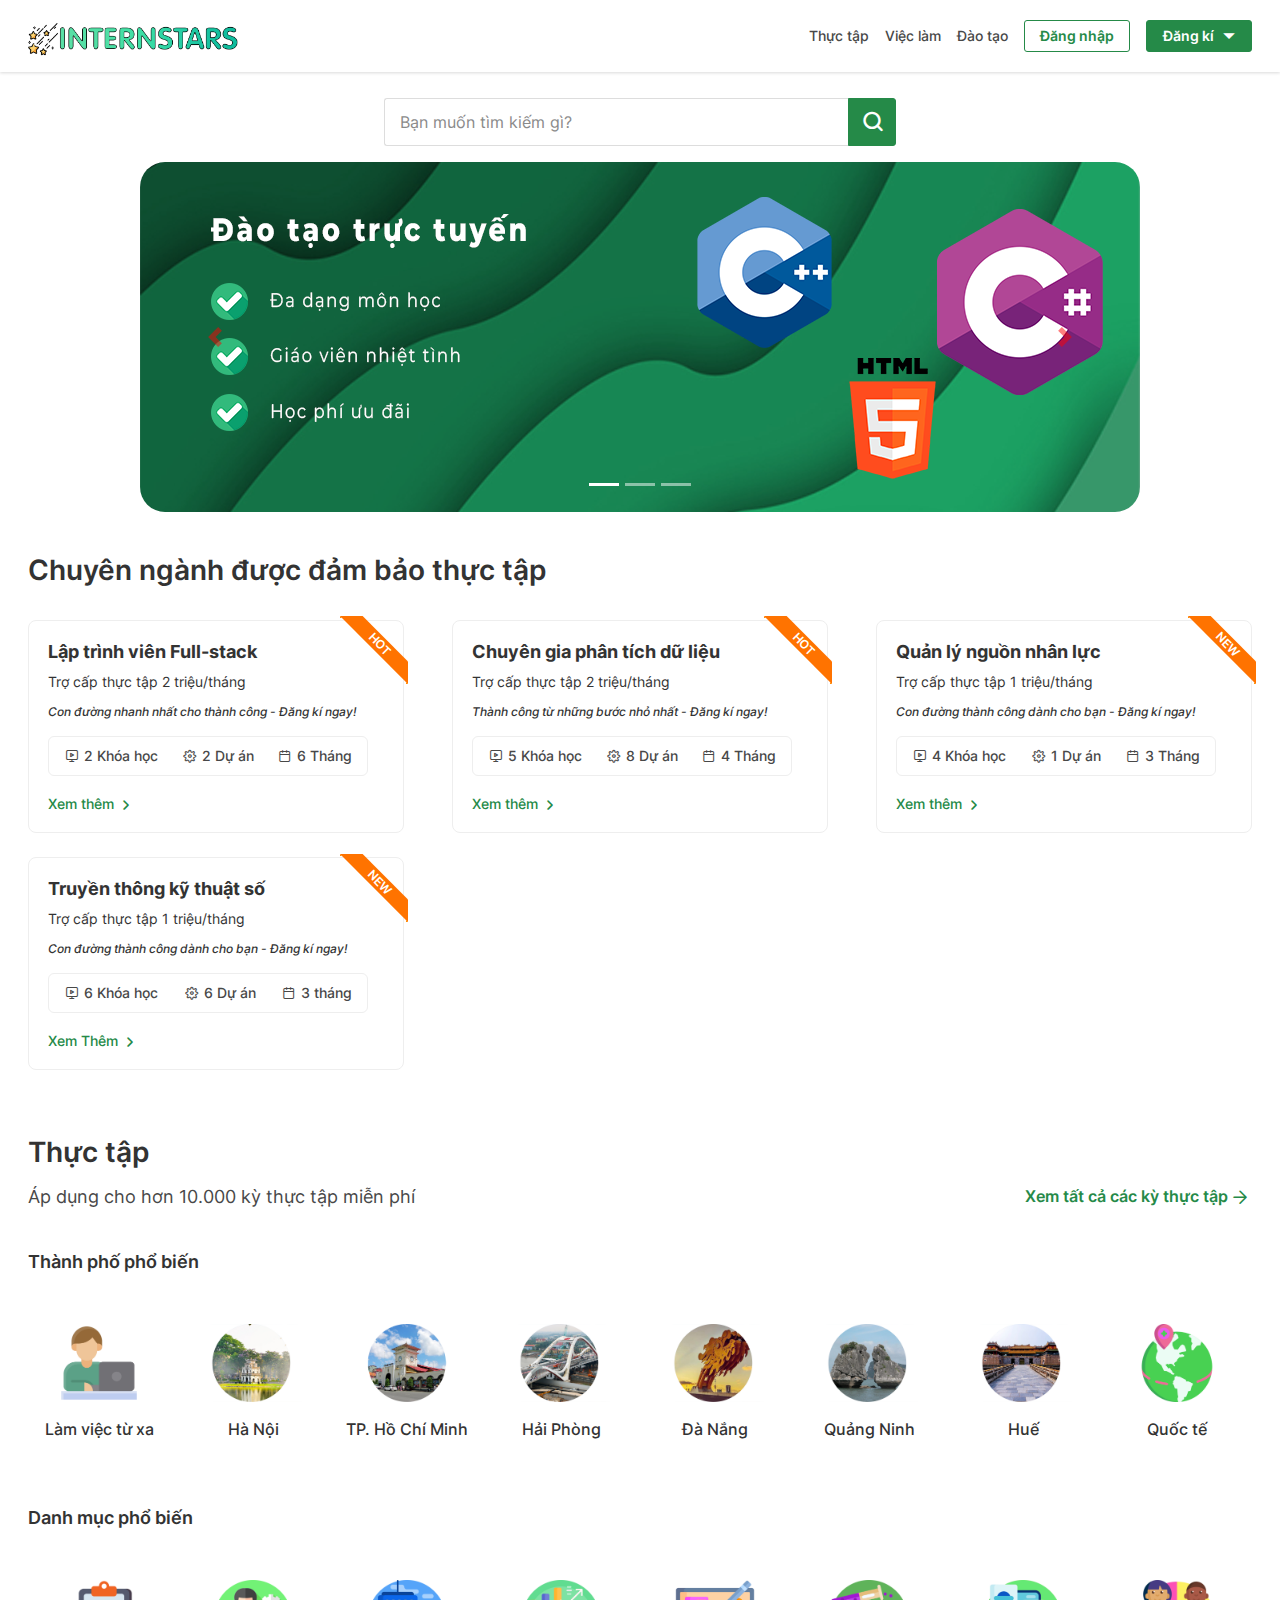
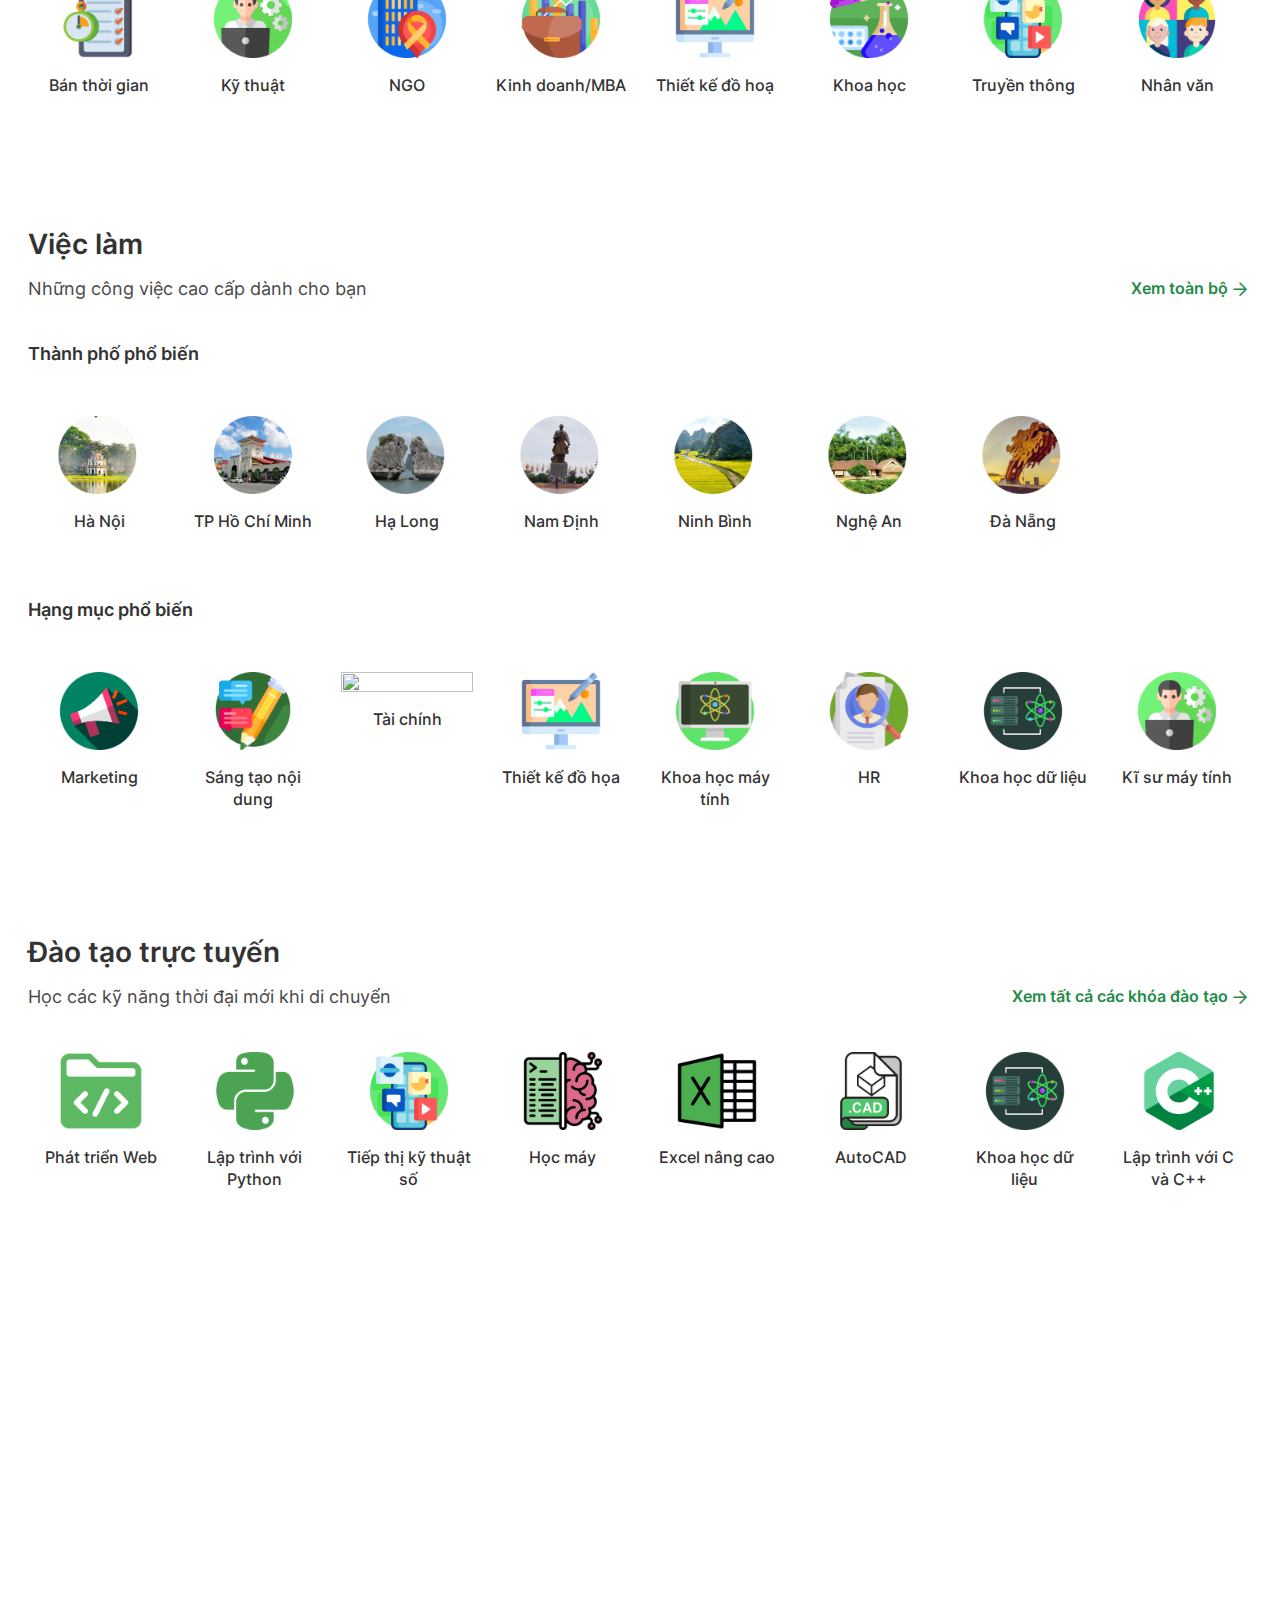
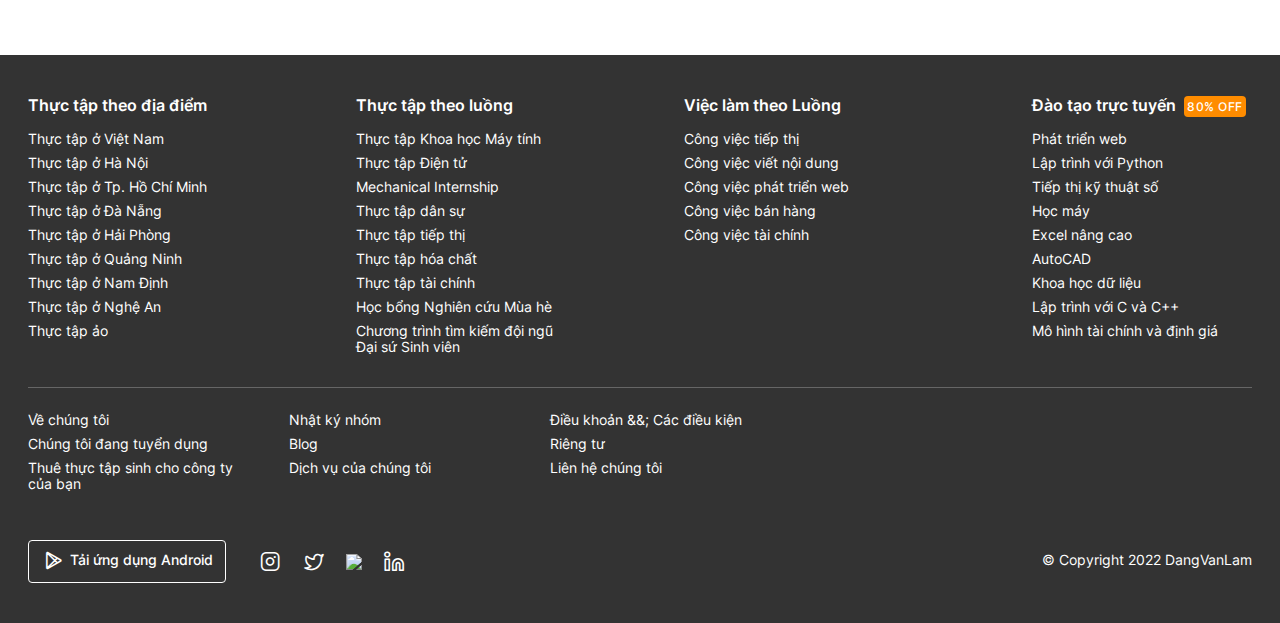
==== commit d5fb530c: "add control of carousel" ====
--- a/index.html
+++ b/index.html
@@ -128,7 +128,12 @@
             <div id="banners">
                 <a href="#">
                 </a>
-                <div id="carouselExampleControls" class="carousel slide" data-ride="carousel">
+                <div id="carouselExampleIndicators" class="carousel slide" data-ride="carousel">
+                    <ol class="carousel-indicators">
+                        <li data-target="#carouselExampleIndicators" data-slide-to="0" class="active"></li>
+                        <li data-target="#carouselExampleIndicators" data-slide-to="1"></li>
+                        <li data-target="#carouselExampleIndicators" data-slide-to="2"></li>
+                    </ol>
                     <div class="carousel-inner">
                         <div class="carousel-item active">
                             <img class="d-block w-100" src="static/images/home/slide_show1.png" alt="First slide">
@@ -140,12 +145,12 @@
                             <img class="d-block w-100" src="static/images/home/slide_show3.png" alt="Third slide">
                         </div>
                     </div>
-                    <a class="carousel-control-prev" href="#carouselExampleControls" role="button" data-slide="prev">
-                        <span class="carousel-control-prev-icon" aria-hidden="true"></span>
+                    <a class="carousel-control-prev" href="#carouselExampleIndicators" role="button" data-slide="prev">
+                        <span class="carousel-control-prev-icon"></span>
                         <span class="sr-only">Previous</span>
                     </a>
-                    <a class="carousel-control-next" href="#carouselExampleControls" role="button" data-slide="next">
-                        <span class="carousel-control-next-icon" aria-hidden="true"></span>
+                    <a class="carousel-control-next" href="#carouselExampleIndicators" role="button" data-slide="next">
+                        <span class="carousel-control-next-icon"></span>
                         <span class="sr-only">Next</span>
                     </a>
                 </div>
--- a/static/css/home/index.css
+++ b/static/css/home/index.css
@@ -41,3 +41,9 @@
     overflow: hidden;
 }
 
+span.carousel-control-next-icon {
+  background-image: url("data:image/svg+xml,%3csvg xmlns='http://www.w3.org/2000/svg' fill='%23ff0000' width='8' height='8' viewBox='0 0 8 8'%3e%3cpath d='M2.75 0l-1.5 1.5L3.75 4l-2.5 2.5L2.75 8l4-4-4-4z'/%3e%3c/svg%3e");
+}
+
+span.carousel-control-prev-icon {
+  background-image: url("data:image/svg+xml,%3csvg xmlns='http://www.w3.org/2000/svg' fill='%23ff0000' width='8' height='8' viewBox='0 0 8 8'%3e%3cpath d='M5.25 0l-4 4 4 4 1.5-1.5L4.25 4l2.5-2.5L5.25 0z'/%3e%3c/svg%3e");